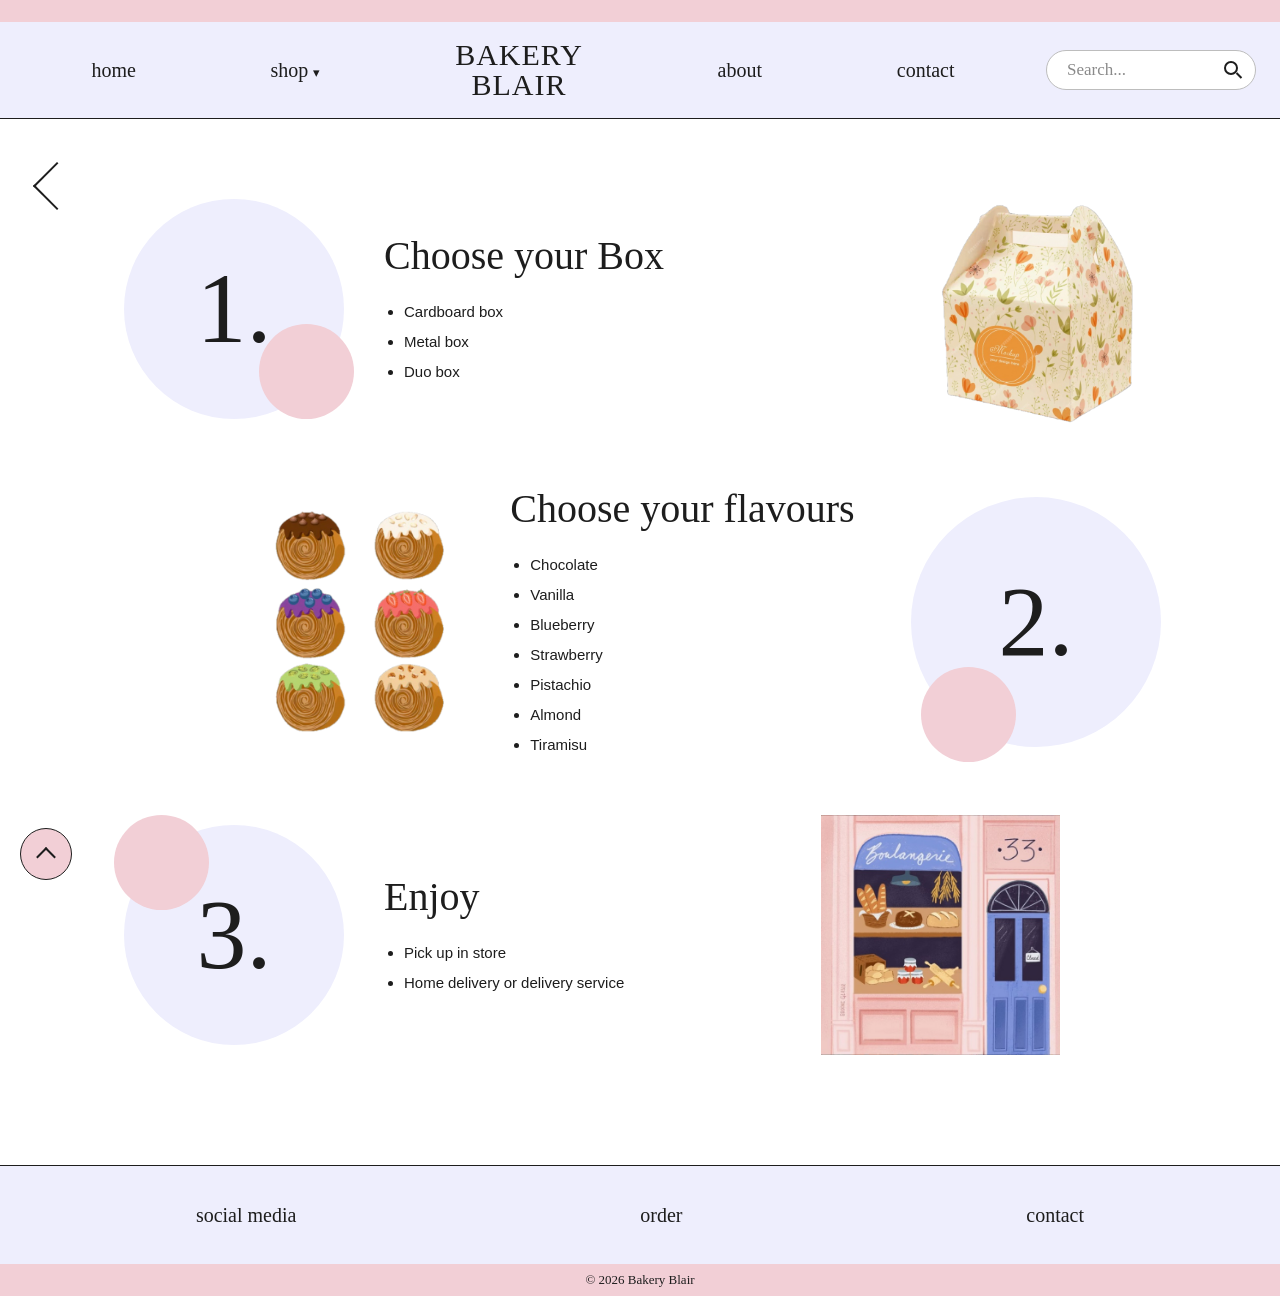
==== box.html @ c21d445d "Update site: add discover and box pages, styles and images" ====
<!DOCTYPE html>
<html lang="en">
<head>
    <meta charset="UTF-8">
    <meta name="viewport" content="width=device-width, initial-scale=1.0">
    <title>Create your Box – Bakery Blair</title>
    <link rel="preconnect" href="https://fonts.googleapis.com">
    <link rel="preconnect" href="https://fonts.gstatic.com" crossorigin>
    <link href="https://fonts.googleapis.com/css2?family=Old+Standard+TT:wght@400;700&family=Ponnala&display=swap" rel="stylesheet">
    <link rel="stylesheet" href="style.css">
</head>
<body>

    <!-- Навігація (Flexbox) -->
    <header id="top" class="site-header">
        <nav class="nav">
            <ul class="nav-list">
                <li><a href="index.html">home</a></li>

                <!-- Пункт з підменю: relative -->
                <li class="has-submenu">
                    <a href="discover.html">shop <span class="arrow">&#9662;</span></a>
                    <!-- Підменю: absolute -->
                    <ul class="submenu">
                        <li><a href="discover.html#cheese">Yellow Cheese</a></li>
                        <li><a href="discover.html#tiramisu">Tiramisu</a></li>
                        <li><a href="discover.html#corn">Sweet Corn</a></li>
                    </ul>
                </li>

                <li class="logo"><a href="index.html">Bakery<br>Blair</a></li>
                <li><a href="index.html#about">about</a></li>
                <li><a href="#contact">contact</a></li>
            </ul>

            <!-- Елемент пошуку -->
            <form class="search" role="search" onsubmit="return false;">
                <input type="search" placeholder="Search..." aria-label="Search">
                <button type="submit" class="search-btn" aria-label="Search">
                    <span class="search-icon"></span>
                </button>
            </form>
        </nav>
    </header>

    <main>
        <div class="page-head">
            <a href="index.html" class="back" aria-label="Back to home"></a>
        </div>

        <!-- Кроки (Grid) -->
        <section class="steps">
            <div class="step step-1">
                <div class="num"><span>1.</span></div>
                <div class="step-text">
                    <h2>Choose your Box</h2>
                    <ul>
                        <li>Cardboard box</li>
                        <li>Metal box</li>
                        <li>Duo box</li>
                    </ul>
                </div>
                <img src="e7804679-40c4-4277-b8c3-f092df86e21d.png" alt="Box">
            </div>

            <div class="step step-2">
                <div class="num"><span>2.</span></div>
                <div class="step-text">
                    <h2>Choose your flavours</h2>
                    <ul>
                        <li>Chocolate</li>
                        <li>Vanilla</li>
                        <li>Blueberry</li>
                        <li>Strawberry</li>
                        <li>Pistachio</li>
                        <li>Almond</li>
                        <li>Tiramisu</li>
                    </ul>
                </div>
                <img src="45bf1ae4-9ddc-4283-a827-c1b642840db7.png" alt="Flavours">
            </div>

            <div class="step step-3">
                <div class="num"><span>3.</span></div>
                <div class="step-text">
                    <h2>Enjoy</h2>
                    <ul>
                        <li>Pick up in store</li>
                        <li>Home delivery or delivery service</li>
                    </ul>
                </div>
                <img src="a36f5605-45e7-48e3-b005-fba3c2e8766e.jpg" alt="Store">
            </div>
        </section>
    </main>

    <!-- Футер (Flexbox) -->
    <footer id="contact" class="footer">
        <ul class="footer-links">
            <li><a href="#">social media</a></li>
            <li><a href="box.html">order</a></li>
            <li><a href="#contact">contact</a></li>
        </ul>
        <p>&copy; 2026 Bakery Blair</p>
    </footer>

    <!-- Кнопка "вгору": fixed, лівий нижній кут, стрілка зроблена CSS transform -->
    <a href="#top" class="to-top" aria-label="Back to top"><span class="chevron"></span></a>

</body>
</html>
---- style.css ----
/* ===== Кольори та шрифти з макету Gourmandise ===== */
:root {
    --lavender: #eeeefd;
    --pink: #f2cfd6;
    --pink-heart: #f7aabd;
    --peach: #f7e3d6;
    --white: #ffffff;
    --ink: #1d1d1d;
    --serif: "Old Standard TT", Georgia, serif;   /* заголовки, меню, кнопки */
    --text: "Ponnala", Arial, sans-serif;         /* описи та списки */
}

* { box-sizing: border-box; }

html { scroll-behavior: smooth; }

body {
    margin: 0;
    background: var(--white);
    color: var(--ink);
    font-family: var(--serif);
    line-height: 1.5;
    text-align: center;
}

img { display: block; max-width: 100%; }
a { color: inherit; text-decoration: none; }

h1, h2, h3 {
    font-family: var(--serif);
    font-weight: 400;
    margin: 0 0 .4em;
}

.page-title { font-size: clamp(36px, 5vw, 56px); }

/* ===== Кнопки ===== */
.btn {
    display: inline-block;
    font-family: var(--serif);
    font-size: 28px;
    padding: 8px 64px;
    border: 1px solid var(--ink);
    border-radius: 999px;
    background: var(--white);
    color: var(--ink);
    cursor: pointer;
}
.btn:hover { background: var(--lavender); }
.btn-peach { background: var(--peach); }
.btn-peach:hover { background: var(--pink); }
.btn-small {
    font-size: 16px;
    padding: 6px 22px;
    border: none;
    background: var(--peach);
}

/* ===== 1. Навігація з підменю (Flexbox + position) ===== */
.site-header {
    position: relative;
    z-index: 50;
    background: var(--lavender);
    border-top: 22px solid var(--pink);
    border-bottom: 1px solid var(--ink);
}

.nav {
    display: flex;
    align-items: center;
    gap: 24px;
    max-width: 1300px;
    margin: 0 auto;
    padding: 12px 24px;
}

.nav-list {
    flex: 1;
    display: flex;
    justify-content: space-around;
    align-items: center;
    list-style: none;
    margin: 0;
    padding: 0;
    font-size: 20px;
}

.nav-list a { display: block; padding: 6px 4px; }
.nav-list > li > a:hover { color: #b0697a; }

.logo a {
    font-size: 30px;
    line-height: 1;
    letter-spacing: 1px;
    text-transform: uppercase;
}

/* батьківський пункт — relative */
.has-submenu { position: relative; }

.arrow {
    display: inline-block;
    font-size: 13px;
}
.has-submenu:hover .arrow,
.has-submenu:focus-within .arrow { transform: rotate(180deg); }

/* підменю — absolute */
.submenu {
    position: absolute;
    top: 100%;
    left: 50%;
    transform: translateX(-50%);
    min-width: 170px;
    list-style: none;
    margin: 0;
    padding: 6px;
    background: var(--white);
    border: 1px solid var(--ink);
    border-radius: 8px;
    display: none;
    z-index: 60;
}
.submenu li + li { margin-top: 4px; }
.submenu a {
    padding: 6px 12px;
    border-radius: 6px;
    background: var(--lavender);
    font-size: 16px;
}
.submenu a:hover { background: var(--pink); }

.has-submenu:hover .submenu,
.has-submenu:focus-within .submenu { display: block; }

/* ===== 4. Пошук ===== */
.search {
    display: flex;
    align-items: center;
    width: 210px;
    height: 40px;
    padding: 0 6px 0 18px;
    background: var(--white);
    border: 1.5px solid #bdbdbd;
    border-radius: 999px;
}
.search input {
    flex: 1;
    min-width: 0;
    border: none;
    outline: none;
    background: transparent;
    font: 17px var(--serif);
    color: var(--ink);
}
.search input::placeholder { color: #8a8a8a; }
.search input::-webkit-search-cancel-button { display: none; }
.search-btn {
    width: 32px;
    height: 32px;
    border: none;
    background: none;
    cursor: pointer;
    display: grid;
    place-items: center;
}
/* лупа зроблена лише CSS */
.search-icon {
    position: relative;
    width: 14px;
    height: 14px;
    border: 2px solid var(--ink);
    border-radius: 50%;
    transform: translate(-2px, -2px);
}
.search-icon::after {
    content: "";
    position: absolute;
    width: 2px;
    height: 7px;
    background: var(--ink);
    right: -4px;
    bottom: -6px;
    transform: rotate(-45deg);
}

/* ===== Головна: hero (Grid) ===== */
.hero {
    display: grid;
    grid-template-columns: 1fr 1fr;
    min-height: 560px;
    background: var(--lavender);
    border-bottom: 1px solid var(--ink);
}
.hero > img {
    width: 100%;
    height: 100%;
    object-fit: cover;
}
.hero-text {
    display: flex;
    flex-direction: column;
    align-items: center;
    justify-content: center;
    padding: 40px 24px;
    overflow: hidden;
}
.hero-text h1 { font-size: clamp(40px, 5vw, 64px); }

/* рожева зірка */
.star {
    position: relative;
    width: min(460px, 100%);
    aspect-ratio: 1;
    display: grid;
    place-items: center;
}
.star::before {
    content: "";
    position: absolute;
    inset: 0;
    background: url("star.png") center / contain no-repeat;
}
/* текст рівним квадратним блоком по центру зірки */
.star p {
    position: relative;
    width: 50%;
    aspect-ratio: 1;
    margin: 0;
    display: flex;
    align-items: center;
    font-size: 15px;
    line-height: 2.05;
    text-align: justify;
    text-align-last: center;
    hyphens: auto;
}
/* білі кривульки на зірці */
.squiggle {
    position: absolute;
    fill: none;
    stroke: var(--white);
    stroke-width: 4;
    stroke-linecap: round;
    stroke-linejoin: round;
}
.squiggle-curl { top: 8%; right: 14%; width: 64px; }
.squiggle-wave { bottom: 20%; left: 4%; width: 70px; }

/* ===== Потьоки глазурі ===== */
.drip {
    position: absolute;
    top: 0;
    left: 0;
    right: 0;
    height: 100%;
    background: url("drip.webp") top / 100% auto no-repeat;
    pointer-events: none;
}

/* ===== Головна: наші смаки (Flexbox) ===== */
.flavours {
    position: relative;
    padding: 70px 24px 70px;
    background: var(--peach);
    border-bottom: 1px solid var(--ink);
}
/* потьоки на всю ширину і ~70% висоти блоку, як у макеті */
.flavours .drip { background-size: 100% 70%; }
.flavours h2 { position: relative; font-size: clamp(36px, 5vw, 56px); }
.flavour-list {
    position: relative;
    display: grid;
    grid-template-columns: repeat(3, 1fr);
    justify-items: center;
    width: 78%;
    margin: 20px auto 60px;
}
.flavour-list figure { margin: 0; width: 220px; }
.flavour-list img {
    width: 220px;
    height: 220px;
    object-fit: contain;
    margin: 0 auto 16px;
}
.flavour-list figcaption { font-size: 18px; }

/* з картинки, де три роли поруч, показуємо лише середній (тірамісу) */
.flavour-list img.crop-middle,
.product-card img.crop-middle {
    object-fit: cover;
    object-position: 50% 50%;
}

/* ===== Головна: Create your Box (Grid) ===== */
.box-teaser {
    padding: 80px 24px;
    background: repeating-linear-gradient(90deg, var(--pink) 0 40px, var(--white) 40px 80px);
}
.box-card {
    max-width: 820px;
    margin: 0 auto;
    padding: 36px 24px 44px;
    background: var(--white);
}
.box-card h2 { font-size: 36px; }
.mini-steps {
    display: grid;
    grid-template-columns: repeat(3, 1fr);
    gap: 24px;
    margin: 24px 0 40px;
}
.mini-step { display: flex; flex-direction: column; align-items: center; gap: 8px; font-size: 18px; }

/* сердечко зроблене CSS transform */
.heart {
    position: relative;
    width: 18px;
    height: 18px;
    margin: 10px 0 4px;
    background: var(--pink-heart);
    transform: rotate(-45deg);
}
.heart::before,
.heart::after {
    content: "";
    position: absolute;
    width: 18px;
    height: 18px;
    background: inherit;
    border-radius: 50%;
}
.heart::before { top: -9px; left: 0; }
.heart::after { left: 9px; top: 0; }

/* ===== 3. Зображення з текстом, що ховається при наведенні ===== */
.hover-image {
    position: relative;
    width: 150px;
    height: 170px;
    overflow: hidden;
}
.hover-image img {
    width: 100%;
    height: 100%;
    object-fit: cover;
    opacity: .2;               /* спочатку зображення тьмяне */
    transition: opacity .4s;
}
.hover-image span {
    position: absolute;
    inset: 0;
    display: grid;
    place-items: center;
    padding: 8px;
    font-size: 20px;
    letter-spacing: 2px;
    text-transform: uppercase;
    transition: opacity .4s;
}
.hover-image:hover img { opacity: 1; }
.hover-image:hover span { opacity: 0; }

/* ===== Сторінки discover і box: заголовок зі стрілкою назад ===== */
.page-head {
    position: relative;
    padding: 40px 80px 20px;
}
.page-head h1 { position: relative; margin: 0; }
.back {
    position: absolute;
    left: 40px;
    top: 50px;
    width: 34px;
    height: 34px;
    border-left: 2px solid var(--ink);
    border-bottom: 2px solid var(--ink);
    transform: rotate(45deg);
}

/* ===== Discover: товари ===== */
.products {
    position: relative;
    padding-bottom: 60px;
}
.products .drip { background-size: 100% 520px; }

/* Grid: картка + ціна */
.product-item {
    position: relative;
    display: grid;
    grid-template-columns: 1fr 140px;
    align-items: center;
    gap: 40px;
    max-width: 1060px;
    margin: 30px auto 70px;
    padding: 0 24px;
}

/* Grid: фото + текст */
.product-card {
    position: relative;
    display: grid;
    grid-template-columns: 240px 1fr;
    gap: 24px;
    align-items: center;
    padding: 20px 24px;
    background: var(--lavender);
}
.product-card img {
    width: 240px;
    height: 240px;
    object-fit: contain;
}
.product-info { display: flex; flex-direction: column; }
.product-info h3 { font-size: 30px; }
.product-info p {
    margin: 0 0 16px;
    font-family: var(--text);
    font-size: 14px;
    line-height: 1.6;
}
.product-info .btn { align-self: flex-end; }

.product-card .heart {
    position: absolute;
    left: -14px;
    top: 50%;
    width: 30px;
    height: 30px;
    margin: 0;
    transform: translateY(-50%) rotate(-45deg);
}
.product-card .heart::before,
.product-card .heart::after { width: 30px; height: 30px; }
.product-card .heart::before { top: -15px; }
.product-card .heart::after { left: 15px; }

.price {
    width: 140px;
    height: 140px;
    display: grid;
    place-items: center;
    border: 1px solid var(--ink);
    border-radius: 50%;
    background: var(--pink);
    font-size: 36px;
}

/* ===== Box: кроки (Grid) ===== */
.steps {
    max-width: 1100px;
    margin: 0 auto;
    padding: 10px 24px 60px;
}
.step {
    display: grid;
    grid-template-columns: 240px 1fr 240px;
    grid-template-areas: "num text img";
    align-items: center;
    gap: 30px;
    margin-bottom: 50px;
    text-align: left;
}
/* 2-й крок зміщений і віддзеркалений, як у макеті */
.step-2 {
    grid-template-columns: 240px 1fr 260px;
    grid-template-areas: "img text num";
    margin-left: 12%;
}
.step-3 { margin-right: 10%; }

.num {
    grid-area: num;
    position: relative;
    width: 220px;
    height: 220px;
    display: grid;
    place-items: center;
    border-radius: 50%;
    background: var(--lavender);
    font-size: 100px;
    line-height: 1;
    justify-self: center;
}
.step-2 .num { width: 250px; height: 250px; }
/* маленьке рожеве коло, що накладається на велике */
.num::after {
    content: "";
    position: absolute;
    width: 95px;
    height: 95px;
    border-radius: 50%;
    background: var(--pink);
}
.step-1 .num::after { right: -10px; bottom: 0; }
.step-2 .num::after { left: 10px; bottom: -15px; }
.step-3 .num::after { left: -10px; top: -10px; }
.num span { position: relative; z-index: 1; }

.step-text { grid-area: text; }
.step-text h2 { font-size: 40px; }
.step-text ul {
    margin: 0;
    padding-left: 20px;
    font-family: var(--text);
    font-size: 15px;
    line-height: 2;
}
.step img {
    grid-area: img;
    width: 240px;
    height: 240px;
    object-fit: contain;
    justify-self: center;
}

/* ===== Футер (Flexbox) ===== */
.footer {
    background: var(--lavender);
    border-top: 1px solid var(--ink);
}
.footer-links {
    display: flex;
    justify-content: space-around;
    list-style: none;
    margin: 0;
    padding: 34px 24px;
    font-size: 20px;
}
.footer-links a:hover { color: #b0697a; }
.footer p {
    margin: 0;
    padding: 6px;
    background: var(--pink);
    font-size: 13px;
}

/* ===== 2. Кнопка "вгору" (fixed, лівий нижній кут) ===== */
.to-top {
    position: fixed;
    left: 20px;
    bottom: 20px;
    z-index: 100; /* поверх усіх елементів */
    width: 52px;
    height: 52px;
    display: grid;
    place-items: center;
    background: var(--pink);
    border: 1px solid var(--ink);
    border-radius: 50%;
}
.to-top:hover { background: var(--peach); }
/* стрілка: квадрат з двома рамками, повернутий transform */
.chevron {
    width: 14px;
    height: 14px;
    border-top: 2px solid var(--ink);
    border-left: 2px solid var(--ink);
    transform: translateY(3px) rotate(45deg);
}

/* ===== Адаптивність ===== */
@media (max-width: 960px) {
    .nav { flex-wrap: wrap; justify-content: center; }
    .nav-list { flex-basis: 100%; }
    .search { width: 100%; max-width: 360px; }

    .hero { grid-template-columns: 1fr; }
    .hero > img { max-height: 380px; }

    .product-item { grid-template-columns: 1fr; justify-items: center; gap: 20px; }
    .product-card { grid-template-columns: 1fr; justify-items: center; text-align: center; }
    .product-card img { width: 200px; height: 200px; }
    .product-info .btn { align-self: center; }
    .price { width: 110px; height: 110px; font-size: 28px; }

    .step,
    .step-2 {
        grid-template-columns: 1fr;
        grid-template-areas: "num" "text" "img";
        justify-items: center;
        text-align: center;
        margin-left: 0;
        margin-right: 0;
    }
    .step-text ul { list-style: none; padding: 0; }
}

@media (max-width: 640px) {
    .nav { padding: 8px 16px; }
    .nav-list { flex-wrap: wrap; font-size: 17px; gap: 4px 12px; }
    .logo { order: -1; flex-basis: 100%; }
    .logo a { font-size: 24px; }

    .flavours, .box-teaser { padding-left: 16px; padding-right: 16px; }
    .btn { font-size: 22px; padding: 8px 44px; }
    .mini-steps { grid-template-columns: 1fr; justify-items: center; }
    .drip,
    .flavours .drip { background-size: 100% 320px; }
    .flavour-list { grid-template-columns: 1fr; width: 100%; gap: 30px; }

    .page-head { padding: 30px 56px 16px; }
    .back { left: 22px; top: 42px; width: 22px; height: 22px; }
    .product-item { padding: 0 16px; }

    .num, .step-2 .num { width: 160px; height: 160px; font-size: 70px; }
    .num::after { width: 64px; height: 64px; }

    .footer-links { flex-direction: column; gap: 12px; padding: 24px 16px; }
}
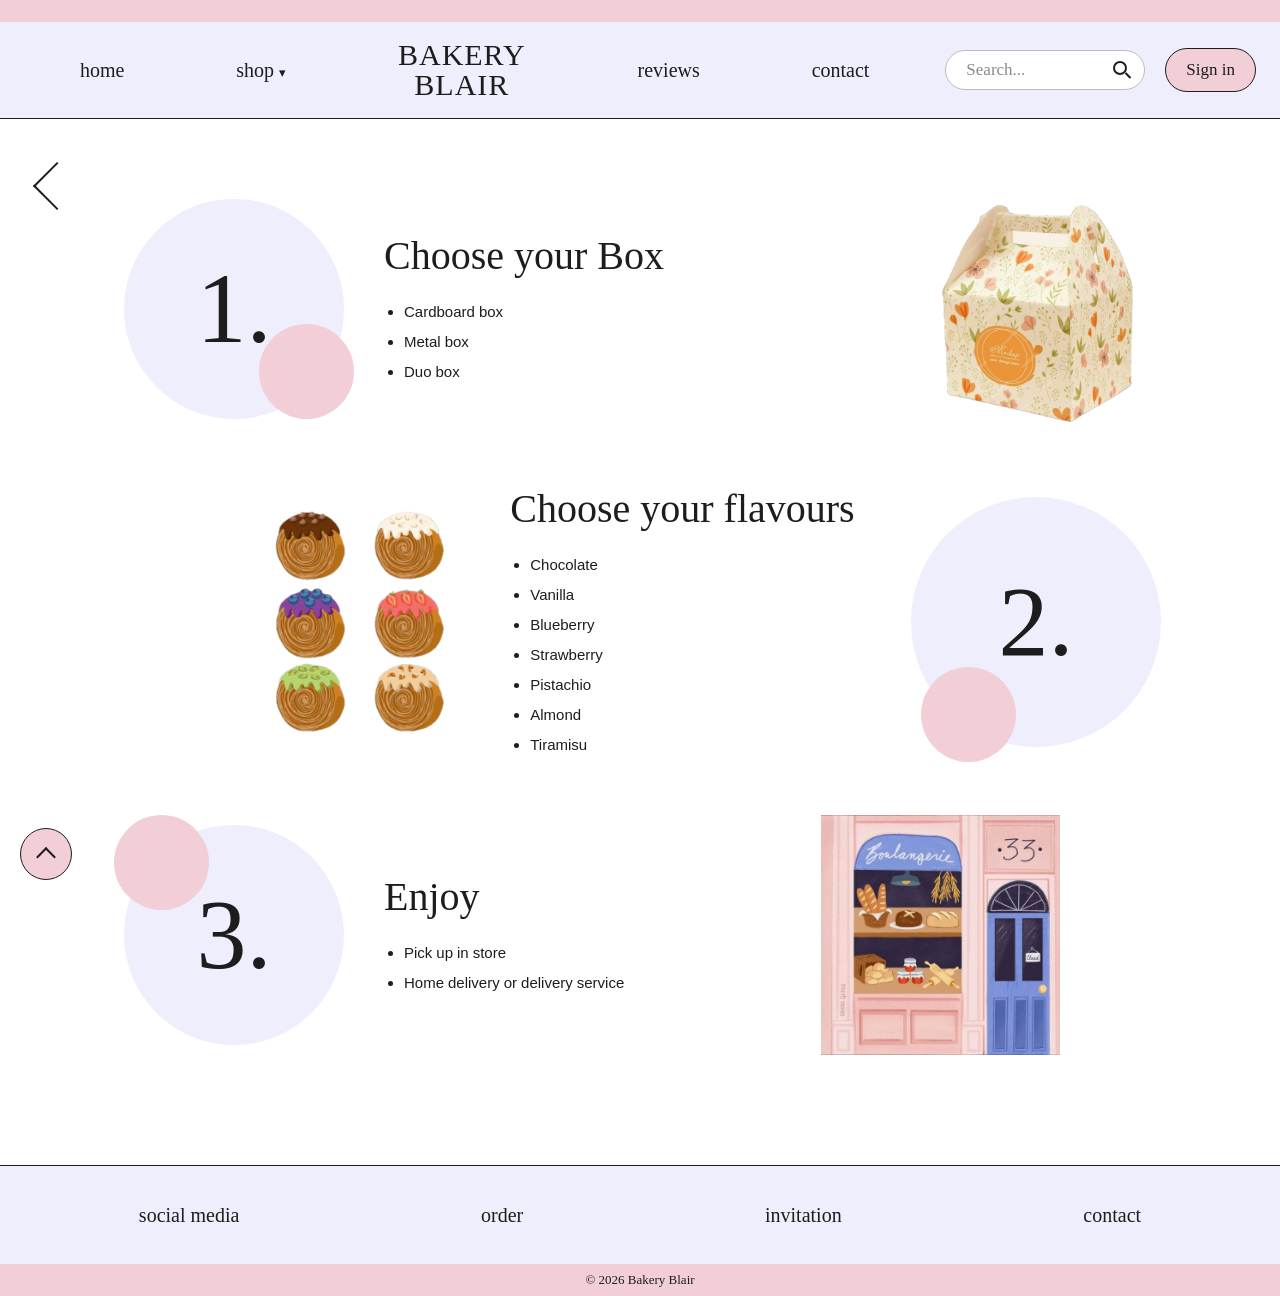
==== commit 6bbb581c: "Lab 4: responsive menu, sign in modals, reviews carousel, Sass, invitation" ====
--- a/box.html
+++ b/box.html
@@ -8,38 +8,41 @@
     <link rel="preconnect" href="https://fonts.gstatic.com" crossorigin>
     <link href="https://fonts.googleapis.com/css2?family=Old+Standard+TT:wght@400;700&family=Ponnala&display=swap" rel="stylesheet">
     <link rel="stylesheet" href="style.css">
+    <link rel="stylesheet" href="box.css">
 </head>
 <body>
 
     <!-- Навігація (Flexbox) -->
     <header id="top" class="site-header">
-        <nav class="nav">
+        <nav class="main-nav">
+            <!-- Адаптивне меню: чекбокс відкриває список на малих екранах -->
+            <input type="checkbox" id="menu-toggle" class="menu-toggle" aria-label="Open menu">
+            <label for="menu-toggle" class="burger"><span class="burger-open">&#9776;</span><span class="burger-close">&#10005;</span></label>
+            <a href="index.html" class="logo-mobile">Bakery Blair</a>
+
             <ul class="nav-list">
                 <li><a href="index.html">home</a></li>
-
-                <!-- Пункт з підменю: relative -->
                 <li class="has-submenu">
                     <a href="discover.html">shop <span class="arrow">&#9662;</span></a>
-                    <!-- Підменю: absolute -->
                     <ul class="submenu">
                         <li><a href="discover.html#cheese">Yellow Cheese</a></li>
                         <li><a href="discover.html#tiramisu">Tiramisu</a></li>
                         <li><a href="discover.html#corn">Sweet Corn</a></li>
                     </ul>
                 </li>
-
                 <li class="logo"><a href="index.html">Bakery<br>Blair</a></li>
-                <li><a href="index.html#about">about</a></li>
-                <li><a href="#contact">contact</a></li>
+                <li><a href="reviews.html">reviews</a></li>
+                <li><a href="reviews.html#feedback">contact</a></li>
             </ul>
 
-            <!-- Елемент пошуку -->
             <form class="search" role="search" onsubmit="return false;">
                 <input type="search" placeholder="Search..." aria-label="Search">
                 <button type="submit" class="search-btn" aria-label="Search">
                     <span class="search-icon"></span>
                 </button>
             </form>
+
+            <a href="#signin" class="signin">Sign in</a>
         </nav>
     </header>
 
@@ -99,7 +102,8 @@
         <ul class="footer-links">
             <li><a href="#">social media</a></li>
             <li><a href="box.html">order</a></li>
-            <li><a href="#contact">contact</a></li>
+            <li><a href="invitation.html">invitation</a></li>
+            <li><a href="reviews.html#feedback">contact</a></li>
         </ul>
         <p>&copy; 2026 Bakery Blair</p>
     </footer>
@@ -107,5 +111,76 @@
     <!-- Кнопка "вгору": fixed, лівий нижній кут, стрілка зроблена CSS transform -->
     <a href="#top" class="to-top" aria-label="Back to top"><span class="chevron"></span></a>
 
+    <!-- Модальне вікно входу (відкривається через :target) -->
+    <div id="signin" class="auth-modal" role="dialog" aria-labelledby="signin-title">
+        <a href="#" class="auth-backdrop" aria-label="Close"></a>
+        <form class="auth-card" action="#welcome" method="get">
+            <a href="#" class="auth-close" aria-label="Close">&#10005;</a>
+            <h2 id="signin-title">Sign in</h2>
+            <div class="field">
+                <label for="si-email">Email</label>
+                <input type="email" id="si-email" placeholder=" " required autocomplete="email">
+                <span class="ok-mark">&#10003;</span>
+                <p class="hint">Enter an email like name@example.com</p>
+            </div>
+            <div class="field">
+                <label for="si-pass">Password</label>
+                <input type="password" id="si-pass" placeholder=" " required minlength="8" pattern="(?=.*\d)(?=.*[A-Za-z]).{8,}" autocomplete="current-password">
+                <span class="ok-mark">&#10003;</span>
+                <p class="hint">At least 8 characters, with letters and a number</p>
+            </div>
+            <label class="check"><input type="checkbox"> Remember me</label>
+            <button type="submit" class="pill pill-peach submit">Sign in</button>
+            <p class="auth-switch">No account yet? <a href="#signup">Create one</a></p>
+        </form>
+    </div>
+
+    <!-- Модальне вікно реєстрації -->
+    <div id="signup" class="auth-modal" role="dialog" aria-labelledby="signup-title">
+        <a href="#" class="auth-backdrop" aria-label="Close"></a>
+        <form class="auth-card" action="#welcome" method="get">
+            <a href="#" class="auth-close" aria-label="Close">&#10005;</a>
+            <h2 id="signup-title">Create account</h2>
+            <div class="field">
+                <label for="su-name">Name</label>
+                <input type="text" id="su-name" placeholder=" " required pattern="[A-Za-zА-ЯҐЄІЇа-яґєії' \-]{2,40}" autocomplete="name">
+                <span class="ok-mark">&#10003;</span>
+                <p class="hint">Only letters, 2 to 40 characters</p>
+            </div>
+            <div class="field">
+                <label for="su-email">Email</label>
+                <input type="email" id="su-email" placeholder=" " required autocomplete="email">
+                <span class="ok-mark">&#10003;</span>
+                <p class="hint">Enter an email like name@example.com</p>
+            </div>
+            <div class="field">
+                <label for="su-phone">Phone</label>
+                <input type="tel" id="su-phone" placeholder=" " required pattern="\+?[0-9]{10,12}" autocomplete="tel">
+                <span class="ok-mark">&#10003;</span>
+                <p class="hint">10–12 digits, for example +380501234567</p>
+            </div>
+            <div class="field">
+                <label for="su-pass">Password</label>
+                <input type="password" id="su-pass" placeholder=" " required minlength="8" pattern="(?=.*\d)(?=.*[A-Za-z]).{8,}" autocomplete="new-password">
+                <span class="ok-mark">&#10003;</span>
+                <p class="hint">At least 8 characters, with letters and a number</p>
+            </div>
+            <label class="check"><input type="checkbox" required> I agree to the terms of use</label>
+            <button type="submit" class="pill pill-peach submit">Create account</button>
+            <p class="auth-switch">Already have an account? <a href="#signin">Sign in</a></p>
+        </form>
+    </div>
+
+    <!-- Після надсилання форми -->
+    <div id="welcome" class="auth-modal" role="dialog" aria-labelledby="welcome-title">
+        <a href="#" class="auth-backdrop" aria-label="Close"></a>
+        <div class="auth-card">
+            <a href="#" class="auth-close" aria-label="Close">&#10005;</a>
+            <h2 id="welcome-title">Welcome!</h2>
+            <p class="auth-note">The form is filled in correctly. This is a demo site without a server, so your data is not sent anywhere.</p>
+            <a href="#" class="pill pill-peach">continue</a>
+        </div>
+    </div>
+
 </body>
 </html>
--- a/style.css
+++ b/style.css
@@ -6,12 +6,16 @@
     --peach: #f7e3d6;
     --white: #ffffff;
     --ink: #1d1d1d;
+    --accent: #b0697a;
+    --ok: #5a9e6a;
+    --error: #c9536b;
     --serif: "Old Standard TT", Georgia, serif;   /* заголовки, меню, кнопки */
     --text: "Ponnala", Arial, sans-serif;         /* описи та списки */
 }
 
 * { box-sizing: border-box; }
 
+/* плавна прокрутка (кнопка "вгору" і якорі) */
 html { scroll-behavior: smooth; }
 
 body {
@@ -35,7 +39,7 @@
 .page-title { font-size: clamp(36px, 5vw, 56px); }
 
 /* ===== Кнопки ===== */
-.btn {
+.pill {
     display: inline-block;
     font-family: var(--serif);
     font-size: 28px;
@@ -45,18 +49,19 @@
     background: var(--white);
     color: var(--ink);
     cursor: pointer;
-}
-.btn:hover { background: var(--lavender); }
-.btn-peach { background: var(--peach); }
-.btn-peach:hover { background: var(--pink); }
-.btn-small {
+    transition: background-color .3s, transform .3s;
+}
+.pill:hover { background: var(--lavender); transform: translateY(-3px); }
+.pill-peach { background: var(--peach); }
+.pill-peach:hover { background: var(--pink); }
+.pill-small {
     font-size: 16px;
     padding: 6px 22px;
     border: none;
     background: var(--peach);
 }
 
-/* ===== 1. Навігація з підменю (Flexbox + position) ===== */
+/* ===== Навігація (Flexbox) ===== */
 .site-header {
     position: relative;
     z-index: 50;
@@ -65,10 +70,10 @@
     border-bottom: 1px solid var(--ink);
 }
 
-.nav {
+.main-nav {
     display: flex;
     align-items: center;
-    gap: 24px;
+    gap: 20px;
     max-width: 1300px;
     margin: 0 auto;
     padding: 12px 24px;
@@ -85,10 +90,11 @@
     font-size: 20px;
 }
 
-.nav-list a { display: block; padding: 6px 4px; }
-.nav-list > li > a:hover { color: #b0697a; }
-
-.logo a {
+.nav-list a { display: block; padding: 6px 4px; transition: color .3s; }
+.nav-list > li > a:hover { color: var(--accent); }
+
+.logo a,
+.logo-mobile {
     font-size: 30px;
     line-height: 1;
     letter-spacing: 1px;
@@ -101,6 +107,7 @@
 .arrow {
     display: inline-block;
     font-size: 13px;
+    transition: transform .3s;
 }
 .has-submenu:hover .arrow,
 .has-submenu:focus-within .arrow { transform: rotate(180deg); }
@@ -133,11 +140,28 @@
 .has-submenu:hover .submenu,
 .has-submenu:focus-within .submenu { display: block; }
 
-/* ===== 4. Пошук ===== */
+/* Адаптивне меню: чекбокс + іконки ☰ / ✕ (без JavaScript) */
+.menu-toggle { position: absolute; opacity: 0; pointer-events: none; }
+.burger,
+.logo-mobile { display: none; }
+.burger {
+    width: 44px;
+    height: 44px;
+    place-items: center;
+    font-size: 28px;
+    line-height: 1;
+    cursor: pointer;
+    border-radius: 50%;
+    transition: background-color .3s;
+}
+.burger:hover { background: var(--pink); }
+.burger-close { display: none; }
+
+/* ===== Пошук ===== */
 .search {
     display: flex;
     align-items: center;
-    width: 210px;
+    width: 200px;
     height: 40px;
     padding: 0 6px 0 18px;
     background: var(--white);
@@ -184,6 +208,116 @@
     transform: rotate(-45deg);
 }
 
+/* ===== Кнопка Sign in ===== */
+.signin {
+    flex-shrink: 0;
+    padding: 8px 20px;
+    border: 1px solid var(--ink);
+    border-radius: 999px;
+    background: var(--pink);
+    font-size: 17px;
+    white-space: nowrap;
+    transition: background-color .3s, transform .3s;
+}
+.signin:hover { background: var(--peach); transform: translateY(-2px); }
+
+/* ===== Модальні вікна Sign in / Sign up (через :target, без JavaScript) ===== */
+.auth-modal {
+    position: fixed;
+    inset: 0;
+    z-index: 200;
+    display: none;
+    place-items: center;
+    padding: 16px;
+}
+.auth-modal:target { display: grid; }
+.auth-backdrop {
+    position: absolute;
+    inset: 0;
+    background: rgba(29, 29, 29, .45);
+    animation: fade-in .3s ease both;
+}
+.auth-card {
+    position: relative;
+    width: min(420px, 100%);
+    max-height: calc(100vh - 32px);
+    overflow-y: auto;
+    padding: 36px 32px 28px;
+    background: var(--lavender);
+    border: 1px solid var(--ink);
+    border-radius: 24px;
+    text-align: left;
+    animation: pop-in .35s ease both;
+}
+.auth-card h2 { text-align: center; font-size: 36px; }
+.auth-close {
+    position: absolute;
+    top: 14px;
+    right: 18px;
+    font-size: 26px;
+    line-height: 1;
+    transition: transform .3s;
+}
+.auth-close:hover { transform: rotate(90deg); }
+.auth-switch { margin: 16px 0 0; text-align: center; font-size: 15px; }
+.auth-switch a { text-decoration: underline; color: var(--accent); }
+.auth-note { margin: 0 0 16px; text-align: center; font-family: var(--text); font-size: 14px; }
+
+/* ===== Поля форм і перевірка лише засобами HTML + CSS ===== */
+.field { position: relative; margin-bottom: 18px; }
+.field label {
+    display: block;
+    margin-bottom: 4px;
+    font-size: 16px;
+}
+.field input,
+.field textarea {
+    width: 100%;
+    padding: 10px 14px;
+    border: 1.5px solid #bdbdbd;
+    border-radius: 12px;
+    background: var(--white);
+    font: 16px var(--text);
+    color: var(--ink);
+    outline: none;
+    transition: border-color .3s, box-shadow .3s;
+}
+.field input:focus,
+.field textarea:focus { border-color: var(--accent); box-shadow: 0 0 0 3px var(--pink); }
+
+/* підказка з'являється, лише коли поле заповнене неправильно */
+.hint {
+    display: none;
+    margin: 4px 0 0;
+    font-family: var(--text);
+    font-size: 13px;
+    color: var(--error);
+}
+.field input:not(:placeholder-shown):invalid,
+.field textarea:not(:placeholder-shown):invalid { border-color: var(--error); }
+.field input:not(:placeholder-shown):invalid ~ .hint,
+.field textarea:not(:placeholder-shown):invalid ~ .hint { display: block; }
+.field input:not(:placeholder-shown):valid,
+.field textarea:not(:placeholder-shown):valid { border-color: var(--ok); }
+/* зелена галочка біля правильного поля */
+.field input:not(:placeholder-shown):valid + .ok-mark { opacity: 1; }
+.ok-mark {
+    position: absolute;
+    right: 14px;
+    top: 38px;
+    color: var(--ok);
+    opacity: 0;
+    transition: opacity .3s;
+    pointer-events: none;
+}
+
+.check { display: flex; gap: 8px; align-items: flex-start; font-family: var(--text); font-size: 14px; margin-bottom: 18px; }
+.check input { margin-top: 3px; accent-color: var(--accent); }
+
+.auth-card .pill { display: block; width: 100%; padding: 8px; font-size: 22px; }
+/* поки форма не заповнена правильно — кнопка неактивна */
+form:invalid .submit { opacity: .45; pointer-events: none; }
+
 /* ===== Головна: hero (Grid) ===== */
 .hero {
     display: grid;
@@ -205,7 +339,7 @@
     padding: 40px 24px;
     overflow: hidden;
 }
-.hero-text h1 { font-size: clamp(40px, 5vw, 64px); }
+.hero-text h1 { font-size: clamp(40px, 5vw, 64px); animation: fade-up .9s ease both; }
 
 /* рожева зірка */
 .star {
@@ -214,6 +348,7 @@
     aspect-ratio: 1;
     display: grid;
     place-items: center;
+    animation: fade-up .9s .25s ease both;
 }
 .star::before {
     content: "";
@@ -258,7 +393,7 @@
     pointer-events: none;
 }
 
-/* ===== Головна: наші смаки (Flexbox) ===== */
+/* ===== Головна: наші смаки ===== */
 .flavours {
     position: relative;
     padding: 70px 24px 70px;
@@ -276,13 +411,17 @@
     width: 78%;
     margin: 20px auto 60px;
 }
-.flavour-list figure { margin: 0; width: 220px; }
+.flavour-list figure { margin: 0; width: 220px; animation: fade-up .8s ease both; }
+.flavour-list figure:nth-child(2) { animation-delay: .15s; }
+.flavour-list figure:nth-child(3) { animation-delay: .3s; }
 .flavour-list img {
     width: 220px;
     height: 220px;
     object-fit: contain;
     margin: 0 auto 16px;
-}
+    transition: transform .4s;
+}
+.flavour-list figure:hover img { transform: translateY(-10px); }
 .flavour-list figcaption { font-size: 18px; }
 
 /* з картинки, де три роли поруч, показуємо лише середній (тірамісу) */
@@ -332,8 +471,9 @@
 }
 .heart::before { top: -9px; left: 0; }
 .heart::after { left: 9px; top: 0; }
-
-/* ===== 3. Зображення з текстом, що ховається при наведенні ===== */
+.mini-step:hover .heart { animation: heartbeat 1s ease infinite; }
+
+/* ===== Зображення з текстом, що ховається при наведенні ===== */
 .hover-image {
     position: relative;
     width: 150px;
@@ -376,7 +516,9 @@
     border-left: 2px solid var(--ink);
     border-bottom: 2px solid var(--ink);
     transform: rotate(45deg);
-}
+    transition: left .3s;
+}
+.back:hover { left: 32px; }
 
 /* ===== Discover: товари ===== */
 .products {
@@ -411,7 +553,9 @@
     width: 240px;
     height: 240px;
     object-fit: contain;
-}
+    transition: transform .5s;
+}
+.product-item:hover .product-card img { transform: rotate(-6deg) scale(1.04); }
 .product-info { display: flex; flex-direction: column; }
 .product-info h3 { font-size: 30px; }
 .product-info p {
@@ -420,7 +564,7 @@
     font-size: 14px;
     line-height: 1.6;
 }
-.product-info .btn { align-self: flex-end; }
+.product-info .pill { align-self: flex-end; }
 
 .product-card .heart {
     position: absolute;
@@ -428,13 +572,13 @@
     top: 50%;
     width: 30px;
     height: 30px;
-    margin: 0;
-    transform: translateY(-50%) rotate(-45deg);
+    margin: -15px 0 0;
 }
 .product-card .heart::before,
 .product-card .heart::after { width: 30px; height: 30px; }
 .product-card .heart::before { top: -15px; }
 .product-card .heart::after { left: 15px; }
+.product-item:hover .heart { animation: heartbeat 1s ease infinite; }
 
 .price {
     width: 140px;
@@ -445,75 +589,9 @@
     border-radius: 50%;
     background: var(--pink);
     font-size: 36px;
-}
-
-/* ===== Box: кроки (Grid) ===== */
-.steps {
-    max-width: 1100px;
-    margin: 0 auto;
-    padding: 10px 24px 60px;
-}
-.step {
-    display: grid;
-    grid-template-columns: 240px 1fr 240px;
-    grid-template-areas: "num text img";
-    align-items: center;
-    gap: 30px;
-    margin-bottom: 50px;
-    text-align: left;
-}
-/* 2-й крок зміщений і віддзеркалений, як у макеті */
-.step-2 {
-    grid-template-columns: 240px 1fr 260px;
-    grid-template-areas: "img text num";
-    margin-left: 12%;
-}
-.step-3 { margin-right: 10%; }
-
-.num {
-    grid-area: num;
-    position: relative;
-    width: 220px;
-    height: 220px;
-    display: grid;
-    place-items: center;
-    border-radius: 50%;
-    background: var(--lavender);
-    font-size: 100px;
-    line-height: 1;
-    justify-self: center;
-}
-.step-2 .num { width: 250px; height: 250px; }
-/* маленьке рожеве коло, що накладається на велике */
-.num::after {
-    content: "";
-    position: absolute;
-    width: 95px;
-    height: 95px;
-    border-radius: 50%;
-    background: var(--pink);
-}
-.step-1 .num::after { right: -10px; bottom: 0; }
-.step-2 .num::after { left: 10px; bottom: -15px; }
-.step-3 .num::after { left: -10px; top: -10px; }
-.num span { position: relative; z-index: 1; }
-
-.step-text { grid-area: text; }
-.step-text h2 { font-size: 40px; }
-.step-text ul {
-    margin: 0;
-    padding-left: 20px;
-    font-family: var(--text);
-    font-size: 15px;
-    line-height: 2;
-}
-.step img {
-    grid-area: img;
-    width: 240px;
-    height: 240px;
-    object-fit: contain;
-    justify-self: center;
-}
+    transition: transform .4s;
+}
+.product-item:hover .price { transform: scale(1.08); }
 
 /* ===== Футер (Flexbox) ===== */
 .footer {
@@ -523,12 +601,15 @@
 .footer-links {
     display: flex;
     justify-content: space-around;
+    flex-wrap: wrap;
+    gap: 12px;
     list-style: none;
     margin: 0;
     padding: 34px 24px;
     font-size: 20px;
 }
-.footer-links a:hover { color: #b0697a; }
+.footer-links a { transition: color .3s; }
+.footer-links a:hover { color: var(--accent); }
 .footer p {
     margin: 0;
     padding: 6px;
@@ -536,7 +617,7 @@
     font-size: 13px;
 }
 
-/* ===== 2. Кнопка "вгору" (fixed, лівий нижній кут) ===== */
+/* ===== Кнопка "вгору" (fixed, лівий нижній кут, плавний перехід) ===== */
 .to-top {
     position: fixed;
     left: 20px;
@@ -549,8 +630,9 @@
     background: var(--pink);
     border: 1px solid var(--ink);
     border-radius: 50%;
-}
-.to-top:hover { background: var(--peach); }
+    transition: background-color .4s ease, transform .4s ease;
+}
+.to-top:hover { background: var(--peach); transform: translateY(-6px); }
 /* стрілка: квадрат з двома рамками, повернутий transform */
 .chevron {
     width: 14px;
@@ -560,52 +642,132 @@
     transform: translateY(3px) rotate(45deg);
 }
 
-/* ===== Адаптивність ===== */
+/* ===== Анімації ===== */
+@keyframes fade-up {
+    from { opacity: 0; transform: translateY(24px); }
+    to   { opacity: 1; transform: translateY(0); }
+}
+@keyframes fade-in {
+    from { opacity: 0; }
+    to   { opacity: 1; }
+}
+@keyframes pop-in {
+    from { opacity: 0; transform: scale(.9) translateY(20px); }
+    to   { opacity: 1; transform: scale(1) translateY(0); }
+}
+@keyframes heartbeat {
+    0%, 100% { scale: 1; }
+    30%      { scale: 1.25; }
+    60%      { scale: .95; }
+}
+
+/* хто вимкнув анімації в системі — не бачить їх */
+@media (prefers-reduced-motion: reduce) {
+    *, *::before, *::after { animation: none !important; transition: none !important; }
+    html { scroll-behavior: auto; }
+}
+
+/* ===== Медіа-запити ===== */
+
+/* великі екрани */
+@media (min-width: 1600px) {
+    .main-nav, .flavour-list { max-width: 1500px; }
+    .hero { min-height: 680px; }
+}
+
+/* ноутбуки */
+@media (max-width: 1200px) {
+    .main-nav { gap: 14px; }
+    .nav-list { font-size: 18px; }
+    .search { width: 170px; }
+    .logo a { font-size: 26px; }
+}
+
+/* планшети */
 @media (max-width: 960px) {
-    .nav { flex-wrap: wrap; justify-content: center; }
-    .nav-list { flex-basis: 100%; }
-    .search { width: 100%; max-width: 360px; }
-
     .hero { grid-template-columns: 1fr; }
     .hero > img { max-height: 380px; }
+
+    .flavour-list { width: 100%; }
+    .flavour-list figure, .flavour-list img { width: 180px; }
+    .flavour-list img { height: 180px; }
 
     .product-item { grid-template-columns: 1fr; justify-items: center; gap: 20px; }
     .product-card { grid-template-columns: 1fr; justify-items: center; text-align: center; }
     .product-card img { width: 200px; height: 200px; }
-    .product-info .btn { align-self: center; }
+    .product-info .pill { align-self: center; }
     .price { width: 110px; height: 110px; font-size: 28px; }
-
-    .step,
-    .step-2 {
-        grid-template-columns: 1fr;
-        grid-template-areas: "num" "text" "img";
-        justify-items: center;
-        text-align: center;
-        margin-left: 0;
-        margin-right: 0;
+}
+
+/* малі планшети і телефони: меню ховається за кнопкою ☰ */
+@media (max-width: 768px) {
+    .main-nav { flex-wrap: wrap; justify-content: space-between; padding: 10px 16px; }
+    .burger { display: grid; }
+    .logo-mobile { display: block; flex: 1; padding-right: 44px; font-size: 24px; }
+    .logo { display: none; }
+
+    .nav-list,
+    .search { display: none; }
+    .nav-list {
+        flex-basis: 100%;
+        flex-direction: column;
+        gap: 4px;
+        padding: 10px 0;
     }
-    .step-text ul { list-style: none; padding: 0; }
-}
-
+    .search { flex-basis: 100%; max-width: 100%; width: 100%; margin-bottom: 10px; }
+    .menu-toggle:checked ~ .nav-list,
+    .menu-toggle:checked ~ .search { display: flex; animation: fade-up .3s ease both; }
+    .menu-toggle:checked ~ .burger .burger-open { display: none; }
+    .menu-toggle:checked ~ .burger .burger-close { display: block; }
+
+    /* підменю в мобільному меню показується одразу під пунктом */
+    .submenu { position: static; transform: none; display: block; border: none; background: none; padding: 4px 0 0; }
+    .submenu li { display: inline-block; margin: 2px; }
+    .submenu a { background: var(--white); font-size: 15px; }
+    .arrow { display: none; }
+
+    /* Sign in на малих екранах нерухома (fixed) у правому нижньому куті */
+    .signin {
+        position: fixed;
+        right: 20px;
+        bottom: 20px;
+        z-index: 100;
+        padding: 12px 22px;
+        box-shadow: 0 6px 16px rgba(0, 0, 0, .15);
+    }
+    /* щоб Sign in не стрибала разом із меню */
+    .burger { order: -1; }
+}
+
+/* телефони */
 @media (max-width: 640px) {
-    .nav { padding: 8px 16px; }
-    .nav-list { flex-wrap: wrap; font-size: 17px; gap: 4px 12px; }
-    .logo { order: -1; flex-basis: 100%; }
-    .logo a { font-size: 24px; }
-
     .flavours, .box-teaser { padding-left: 16px; padding-right: 16px; }
-    .btn { font-size: 22px; padding: 8px 44px; }
+    .pill { font-size: 22px; padding: 8px 44px; }
     .mini-steps { grid-template-columns: 1fr; justify-items: center; }
     .drip,
     .flavours .drip { background-size: 100% 320px; }
-    .flavour-list { grid-template-columns: 1fr; width: 100%; gap: 30px; }
+    .flavour-list { grid-template-columns: 1fr; gap: 30px; }
 
     .page-head { padding: 30px 56px 16px; }
     .back { left: 22px; top: 42px; width: 22px; height: 22px; }
+    .back:hover { left: 18px; }
     .product-item { padding: 0 16px; }
 
-    .num, .step-2 .num { width: 160px; height: 160px; font-size: 70px; }
-    .num::after { width: 64px; height: 64px; }
-
-    .footer-links { flex-direction: column; gap: 12px; padding: 24px 16px; }
-}
+    .footer-links { flex-direction: column; padding: 24px 16px 90px; }
+}
+
+/* дуже вузькі телефони */
+@media (max-width: 420px) {
+    .logo-mobile { font-size: 20px; }
+    .hero > img { max-height: 260px; }
+    .star p { width: 62%; font-size: 13px; line-height: 1.8; }
+    .auth-card { padding: 30px 20px 22px; }
+    .auth-card h2 { font-size: 30px; }
+}
+
+/* друк: прибираємо меню і кнопки */
+@media print {
+    .site-header, .to-top, .signin, .auth-modal, .footer-links { display: none !important; }
+    .drip { display: none; }
+    * { animation: none !important; }
+}
--- a/box.css
+++ b/box.css
@@ -0,0 +1,140 @@
+.steps {
+  max-width: 1100px;
+  margin: 0 auto;
+  padding: 10px 24px 60px;
+}
+
+.step {
+  display: grid;
+  grid-template-columns: 240px 1fr 240px;
+  grid-template-areas: "num text img";
+  align-items: center;
+  gap: 30px;
+  margin-bottom: 50px;
+  text-align: left;
+  animation: fade-up .8s ease both;
+}
+
+.step-2 {
+  grid-template-columns: 240px 1fr 260px;
+  grid-template-areas: "img text num";
+  margin-left: 12%;
+  animation-delay: .15s;
+}
+
+.step-3 {
+  margin-right: 10%;
+  animation-delay: .3s;
+}
+
+.step img {
+  grid-area: img;
+  width: 240px;
+  height: 240px;
+  object-fit: contain;
+  justify-self: center;
+  transition: transform .4s;
+}
+
+.step:hover img {
+  transform: translateY(-8px) rotate(-3deg);
+}
+
+@media (max-width: 960px) {
+  .step, .step-2 {
+    grid-template-columns: 1fr;
+    grid-template-areas: "num" "text" "img";
+    justify-items: center;
+    text-align: center;
+    margin-left: 0;
+    margin-right: 0;
+  }
+}
+
+.num {
+  grid-area: num;
+  position: relative;
+  width: 220px;
+  height: 220px;
+  border-radius: 50%;
+  background: #eeeefd;
+  display: grid;
+  place-items: center;
+  font-size: 100px;
+  line-height: 1;
+  justify-self: center;
+  transition: transform .4s;
+}
+
+.step-2 .num {
+  width: 250px;
+  height: 250px;
+}
+
+.step:hover .num {
+  transform: scale(1.05);
+}
+
+.num::after {
+  content: "";
+  position: absolute;
+  width: 95px;
+  height: 95px;
+  border-radius: 50%;
+  background: #f2cfd6;
+}
+
+.num span {
+  position: relative;
+  z-index: 1;
+}
+
+@media (max-width: 640px) {
+  .num, .step-2 .num {
+    width: 160px;
+    height: 160px;
+    font-size: 70px;
+  }
+  .num::after {
+    width: 64px;
+    height: 64px;
+  }
+}
+
+.step-1 .num::after {
+  right: -10px;
+  bottom: 0;
+}
+
+.step-2 .num::after {
+  left: 10px;
+  bottom: -15px;
+}
+
+.step-3 .num::after {
+  left: -10px;
+  top: -10px;
+}
+
+.step-text {
+  grid-area: text;
+}
+
+.step-text h2 {
+  font-size: 40px;
+}
+
+.step-text ul {
+  margin: 0;
+  padding-left: 20px;
+  font-family: "Ponnala", Arial, sans-serif;
+  font-size: 15px;
+  line-height: 2;
+}
+
+@media (max-width: 960px) {
+  .step-text ul {
+    list-style: none;
+    padding: 0;
+  }
+}
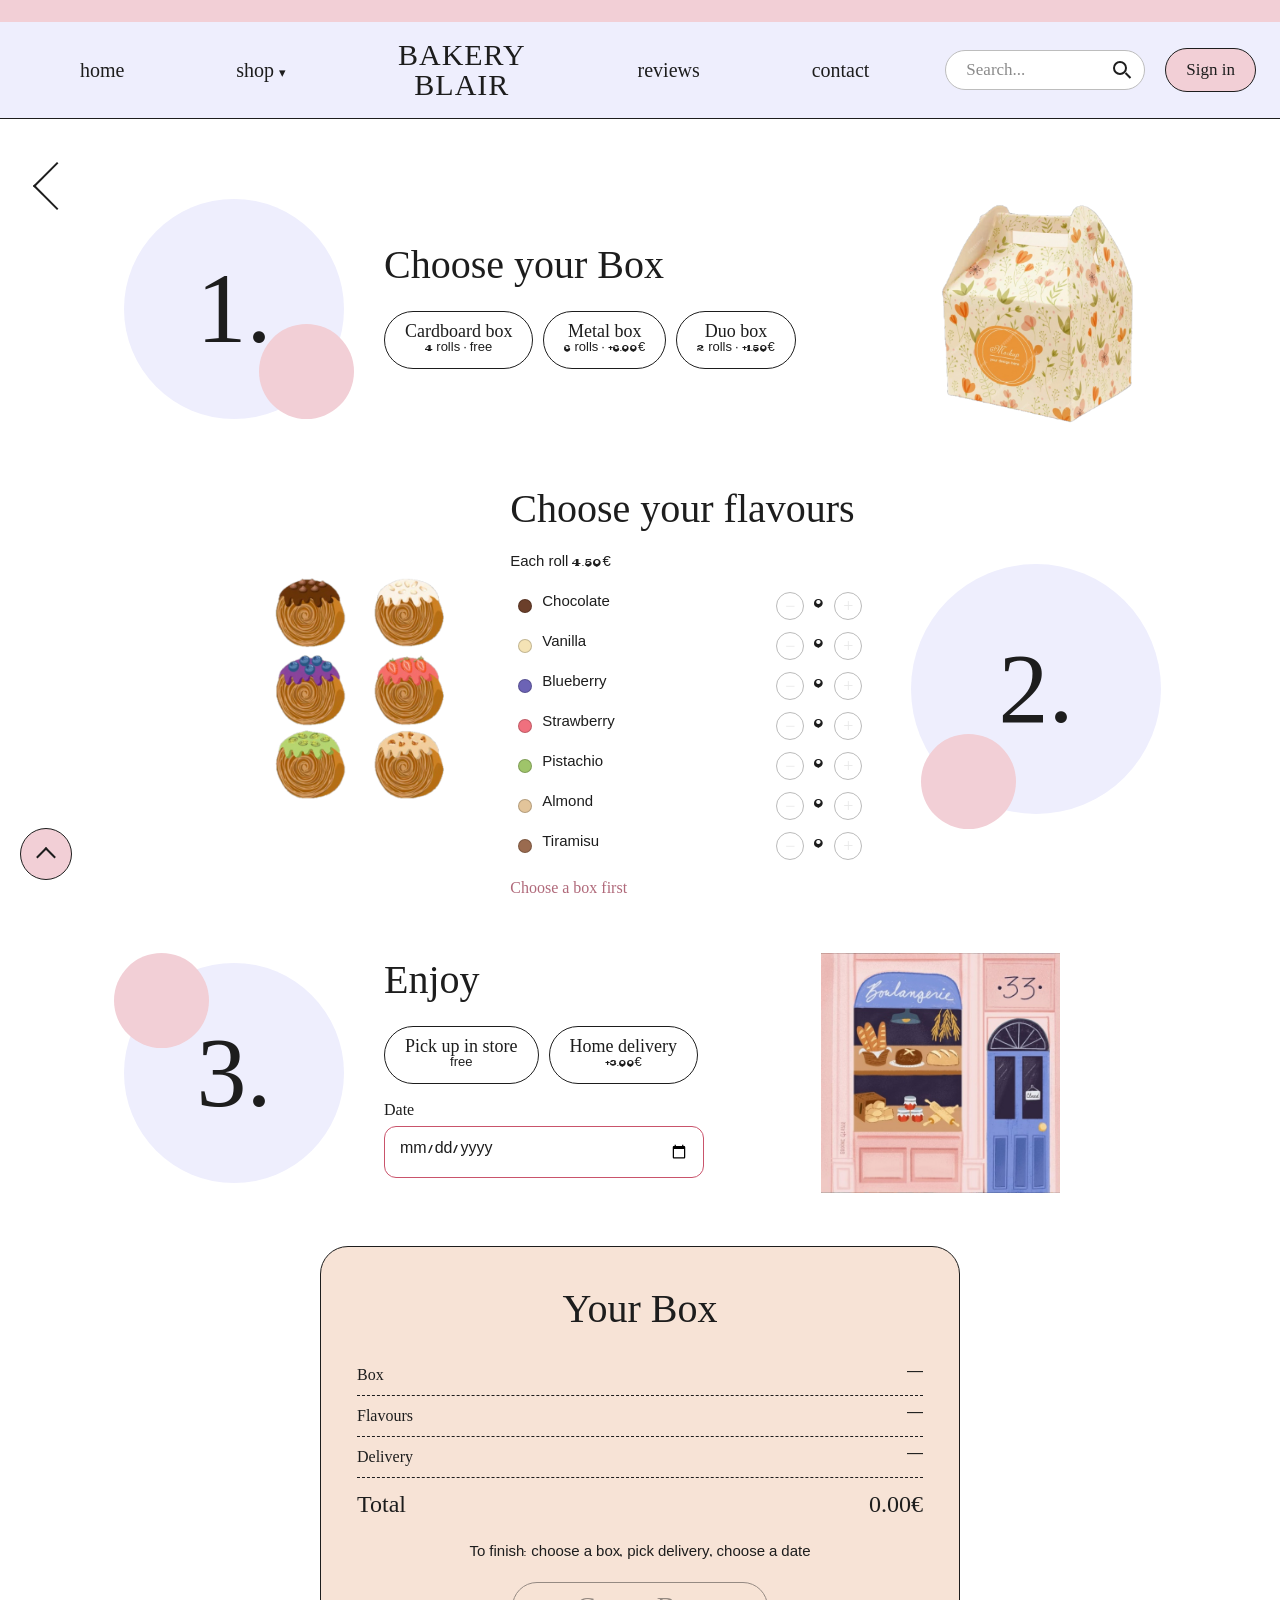
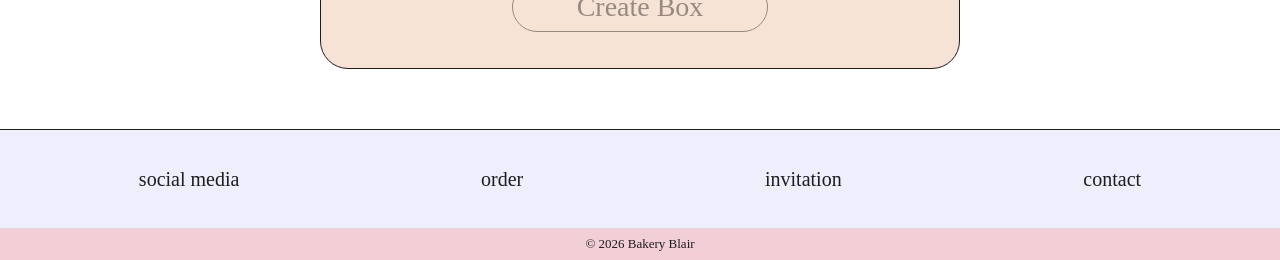
==== commit 9289951e: "Make Create your Box page interactive" ====
--- a/box.html
+++ b/box.html
@@ -51,51 +51,101 @@
             <a href="index.html" class="back" aria-label="Back to home"></a>
         </div>
 
-        <!-- Кроки (Grid) -->
-        <section class="steps">
+        <!-- Конструктор боксу: кроки (Grid) -->
+        <form id="box-form" class="steps" novalidate>
             <div class="step step-1">
                 <div class="num"><span>1.</span></div>
-                <div class="step-text">
-                    <h2>Choose your Box</h2>
-                    <ul>
-                        <li>Cardboard box</li>
-                        <li>Metal box</li>
-                        <li>Duo box</li>
-                    </ul>
-                </div>
+                <fieldset class="step-text">
+                    <legend><h2>Choose your Box</h2></legend>
+                    <div class="choices">
+                        <label class="choice">
+                            <input type="radio" name="box" value="Cardboard box" data-capacity="4" data-price="0" required>
+                            <span><b>Cardboard box</b><small>4 rolls · free</small></span>
+                        </label>
+                        <label class="choice">
+                            <input type="radio" name="box" value="Metal box" data-capacity="6" data-price="6">
+                            <span><b>Metal box</b><small>6 rolls · +6.00€</small></span>
+                        </label>
+                        <label class="choice">
+                            <input type="radio" name="box" value="Duo box" data-capacity="2" data-price="1.5">
+                            <span><b>Duo box</b><small>2 rolls · +1.50€</small></span>
+                        </label>
+                    </div>
+                </fieldset>
                 <img src="e7804679-40c4-4277-b8c3-f092df86e21d.png" alt="Box">
             </div>
 
             <div class="step step-2">
                 <div class="num"><span>2.</span></div>
-                <div class="step-text">
-                    <h2>Choose your flavours</h2>
-                    <ul>
-                        <li>Chocolate</li>
-                        <li>Vanilla</li>
-                        <li>Blueberry</li>
-                        <li>Strawberry</li>
-                        <li>Pistachio</li>
-                        <li>Almond</li>
-                        <li>Tiramisu</li>
+                <fieldset class="step-text">
+                    <legend><h2>Choose your flavours</h2></legend>
+                    <p class="step-note">Each roll 4.50€</p>
+                    <ul class="flavour-picker">
+                        <li data-flavour="Chocolate"><span class="dot" style="--c: #6b3f2a"></span>Chocolate<span class="stepper"><button type="button" class="minus" aria-label="Remove Chocolate">&minus;</button><output>0</output><button type="button" class="plus" aria-label="Add Chocolate">+</button></span></li>
+                        <li data-flavour="Vanilla"><span class="dot" style="--c: #f4e3b5"></span>Vanilla<span class="stepper"><button type="button" class="minus" aria-label="Remove Vanilla">&minus;</button><output>0</output><button type="button" class="plus" aria-label="Add Vanilla">+</button></span></li>
+                        <li data-flavour="Blueberry"><span class="dot" style="--c: #6c63b5"></span>Blueberry<span class="stepper"><button type="button" class="minus" aria-label="Remove Blueberry">&minus;</button><output>0</output><button type="button" class="plus" aria-label="Add Blueberry">+</button></span></li>
+                        <li data-flavour="Strawberry"><span class="dot" style="--c: #f0707e"></span>Strawberry<span class="stepper"><button type="button" class="minus" aria-label="Remove Strawberry">&minus;</button><output>0</output><button type="button" class="plus" aria-label="Add Strawberry">+</button></span></li>
+                        <li data-flavour="Pistachio"><span class="dot" style="--c: #9fc46a"></span>Pistachio<span class="stepper"><button type="button" class="minus" aria-label="Remove Pistachio">&minus;</button><output>0</output><button type="button" class="plus" aria-label="Add Pistachio">+</button></span></li>
+                        <li data-flavour="Almond"><span class="dot" style="--c: #e2c49a"></span>Almond<span class="stepper"><button type="button" class="minus" aria-label="Remove Almond">&minus;</button><output>0</output><button type="button" class="plus" aria-label="Add Almond">+</button></span></li>
+                        <li data-flavour="Tiramisu"><span class="dot" style="--c: #9a6b4f"></span>Tiramisu<span class="stepper"><button type="button" class="minus" aria-label="Remove Tiramisu">&minus;</button><output>0</output><button type="button" class="plus" aria-label="Add Tiramisu">+</button></span></li>
                     </ul>
-                </div>
+                    <p class="box-status" id="box-status" aria-live="polite">Choose a box first</p>
+                </fieldset>
                 <img src="45bf1ae4-9ddc-4283-a827-c1b642840db7.png" alt="Flavours">
             </div>
 
             <div class="step step-3">
                 <div class="num"><span>3.</span></div>
-                <div class="step-text">
-                    <h2>Enjoy</h2>
-                    <ul>
-                        <li>Pick up in store</li>
-                        <li>Home delivery or delivery service</li>
-                    </ul>
-                </div>
+                <fieldset class="step-text">
+                    <legend><h2>Enjoy</h2></legend>
+                    <div class="choices">
+                        <label class="choice">
+                            <input type="radio" name="delivery" value="Pick up in store" data-price="0" required>
+                            <span><b>Pick up in store</b><small>free</small></span>
+                        </label>
+                        <label class="choice">
+                            <input type="radio" name="delivery" value="Home delivery" data-price="3" id="d-home">
+                            <span><b>Home delivery</b><small>+3.00€</small></span>
+                        </label>
+                    </div>
+                    <div class="field">
+                        <label for="box-date">Date</label>
+                        <input type="date" id="box-date" name="date" required>
+                    </div>
+                    <div class="field delivery-address">
+                        <label for="box-address">Delivery address</label>
+                        <input type="text" id="box-address" name="address" placeholder=" " minlength="5">
+                        <p class="hint">Write the street and house number</p>
+                    </div>
+                </fieldset>
                 <img src="a36f5605-45e7-48e3-b005-fba3c2e8766e.jpg" alt="Store">
             </div>
-        </section>
+
+            <!-- Підсумок замовлення -->
+            <section class="box-summary" aria-labelledby="summary-title">
+                <h2 id="summary-title">Your Box</h2>
+                <dl>
+                    <div><dt>Box</dt><dd id="sum-box">—</dd></div>
+                    <div><dt>Flavours</dt><dd id="sum-flavours">—</dd></div>
+                    <div><dt>Delivery</dt><dd id="sum-delivery">—</dd></div>
+                    <div class="sum-total"><dt>Total</dt><dd id="sum-total">0.00€</dd></div>
+                </dl>
+                <p class="summary-hint" id="summary-hint">Choose a box, fill it with rolls and pick delivery</p>
+                <button type="submit" class="pill pill-peach" id="create-btn" disabled>Create Box</button>
+            </section>
+        </form>
     </main>
+
+    <!-- Підтвердження замовлення -->
+    <div id="box-done" class="auth-modal" role="dialog" aria-labelledby="done-title">
+        <a href="#" class="auth-backdrop" aria-label="Close"></a>
+        <div class="auth-card">
+            <a href="#" class="auth-close" aria-label="Close">&#10005;</a>
+            <h2 id="done-title">Your box is ready!</h2>
+            <p class="auth-note" id="done-text"></p>
+            <a href="box.html" class="pill pill-peach">create another box</a>
+        </div>
+    </div>
 
     <!-- Футер (Flexbox) -->
     <footer id="contact" class="footer">
@@ -182,5 +232,6 @@
         </div>
     </div>
 
+    <script src="box.js"></script>
 </body>
 </html>
--- a/box.css
+++ b/box.css
@@ -118,6 +118,7 @@
 
 .step-text {
   grid-area: text;
+  min-width: 0;
 }
 
 .step-text h2 {
@@ -138,3 +139,253 @@
     padding: 0;
   }
 }
+
+fieldset.step-text {
+  margin: 0;
+  padding: 0;
+  border: 0;
+}
+
+fieldset.step-text legend {
+  padding: 0;
+  float: left;
+  width: 100%;
+}
+
+fieldset.step-text legend + * {
+  clear: both;
+}
+
+.step-note {
+  margin: 0 0 8px;
+  font-family: "Ponnala", Arial, sans-serif;
+  font-size: 15px;
+}
+
+.choices {
+  display: flex;
+  flex-wrap: wrap;
+  gap: 10px;
+  margin-bottom: 14px;
+}
+
+@media (max-width: 960px) {
+  .choices {
+    justify-content: center;
+  }
+}
+
+.choice {
+  position: relative;
+  cursor: pointer;
+}
+
+.choice input {
+  position: absolute;
+  opacity: 0;
+}
+
+.choice span {
+  border: 1.5px solid #1d1d1d;
+  border-radius: 999px;
+  background: #fff;
+  transition: background-color .25s, transform .25s, box-shadow .25s;
+  display: flex;
+  flex-direction: column;
+  padding: 8px 20px;
+  text-align: center;
+  line-height: 1.3;
+}
+
+.choice b {
+  font-weight: 400;
+  font-size: 18px;
+}
+
+.choice small {
+  font-family: "Ponnala", Arial, sans-serif;
+  font-size: 13px;
+}
+
+.choice:hover span {
+  transform: translateY(-2px);
+}
+
+.choice input:checked + span {
+  background: #f2cfd6;
+  box-shadow: 0 0 0 3px #eeeefd, 0 0 0 4.5px #1d1d1d;
+}
+
+.choice input:focus-visible + span {
+  outline: 2px solid #b0697a;
+  outline-offset: 4px;
+}
+
+.flavour-picker {
+  list-style: none !important;
+  padding: 0 !important;
+  max-width: 360px;
+}
+
+@media (max-width: 960px) {
+  .flavour-picker {
+    margin: 0 auto !important;
+  }
+}
+
+.flavour-picker li {
+  display: flex;
+  align-items: center;
+  gap: 10px;
+  padding: 3px 8px;
+  border-radius: 12px;
+  text-align: left;
+  transition: background-color .25s;
+}
+
+.flavour-picker li.picked {
+  background: #eeeefd;
+}
+
+.dot {
+  width: 14px;
+  height: 14px;
+  border-radius: 50%;
+  background: var(--c);
+  flex-shrink: 0;
+  border: 1px solid rgba(0, 0, 0, 0.2);
+}
+
+.stepper {
+  display: flex;
+  align-items: center;
+  gap: 6px;
+  margin-left: auto;
+}
+
+.stepper button {
+  border: 1.5px solid #1d1d1d;
+  border-radius: 999px;
+  background: #fff;
+  transition: background-color .25s, transform .25s, box-shadow .25s;
+  width: 28px;
+  height: 28px;
+  border-radius: 50%;
+  background: #fff;
+  border: 1.5px solid #1d1d1d;
+  display: grid;
+  place-items: center;
+  padding: 0;
+  font: 18px/1 serif;
+  cursor: pointer;
+}
+
+.stepper button:hover:not(:disabled) {
+  background: #f2cfd6;
+}
+
+.stepper button:disabled {
+  opacity: .3;
+  cursor: default;
+}
+
+.stepper output {
+  min-width: 18px;
+  text-align: center;
+  font-size: 17px;
+}
+
+.box-status {
+  margin: 10px 0 0;
+  font-size: 16px;
+  color: #b0697a;
+}
+
+.box-status.full {
+  color: #5a9e6a;
+}
+
+.step-3 .field {
+  max-width: 320px;
+}
+
+@media (max-width: 960px) {
+  .step-3 .field {
+    margin: 0 auto 18px;
+    text-align: left;
+  }
+}
+
+.delivery-address {
+  display: none;
+}
+
+.with-address .delivery-address {
+  display: block;
+  animation: fade-up .3s ease both;
+}
+
+.box-summary {
+  max-width: 640px;
+  margin: 10px auto 0;
+  padding: 32px 36px 36px;
+  border: 1px solid #1d1d1d;
+  border-radius: 28px;
+  background: #f7e3d6;
+}
+
+.box-summary h2 {
+  font-size: 40px;
+}
+
+.box-summary dl {
+  margin: 0 0 14px;
+  text-align: left;
+}
+
+.box-summary dl div {
+  display: flex;
+  justify-content: space-between;
+  gap: 20px;
+  padding: 8px 0;
+  border-bottom: 1px dashed #1d1d1d;
+}
+
+.box-summary dd {
+  margin: 0;
+  font-family: "Ponnala", Arial, sans-serif;
+  text-align: right;
+}
+
+.box-summary .sum-total {
+  border-bottom: 0;
+  font-size: 24px;
+}
+
+.box-summary .sum-total dd {
+  font-family: inherit;
+}
+
+.box-summary .pill:disabled {
+  opacity: .45;
+  cursor: not-allowed;
+  transform: none;
+}
+
+@media (max-width: 640px) {
+  .box-summary {
+    padding: 24px 18px 28px;
+  }
+  .box-summary dl div {
+    flex-direction: column;
+    gap: 2px;
+  }
+  .box-summary dd {
+    text-align: left;
+  }
+}
+
+.summary-hint {
+  font-family: "Ponnala", Arial, sans-serif;
+  font-size: 15px;
+}
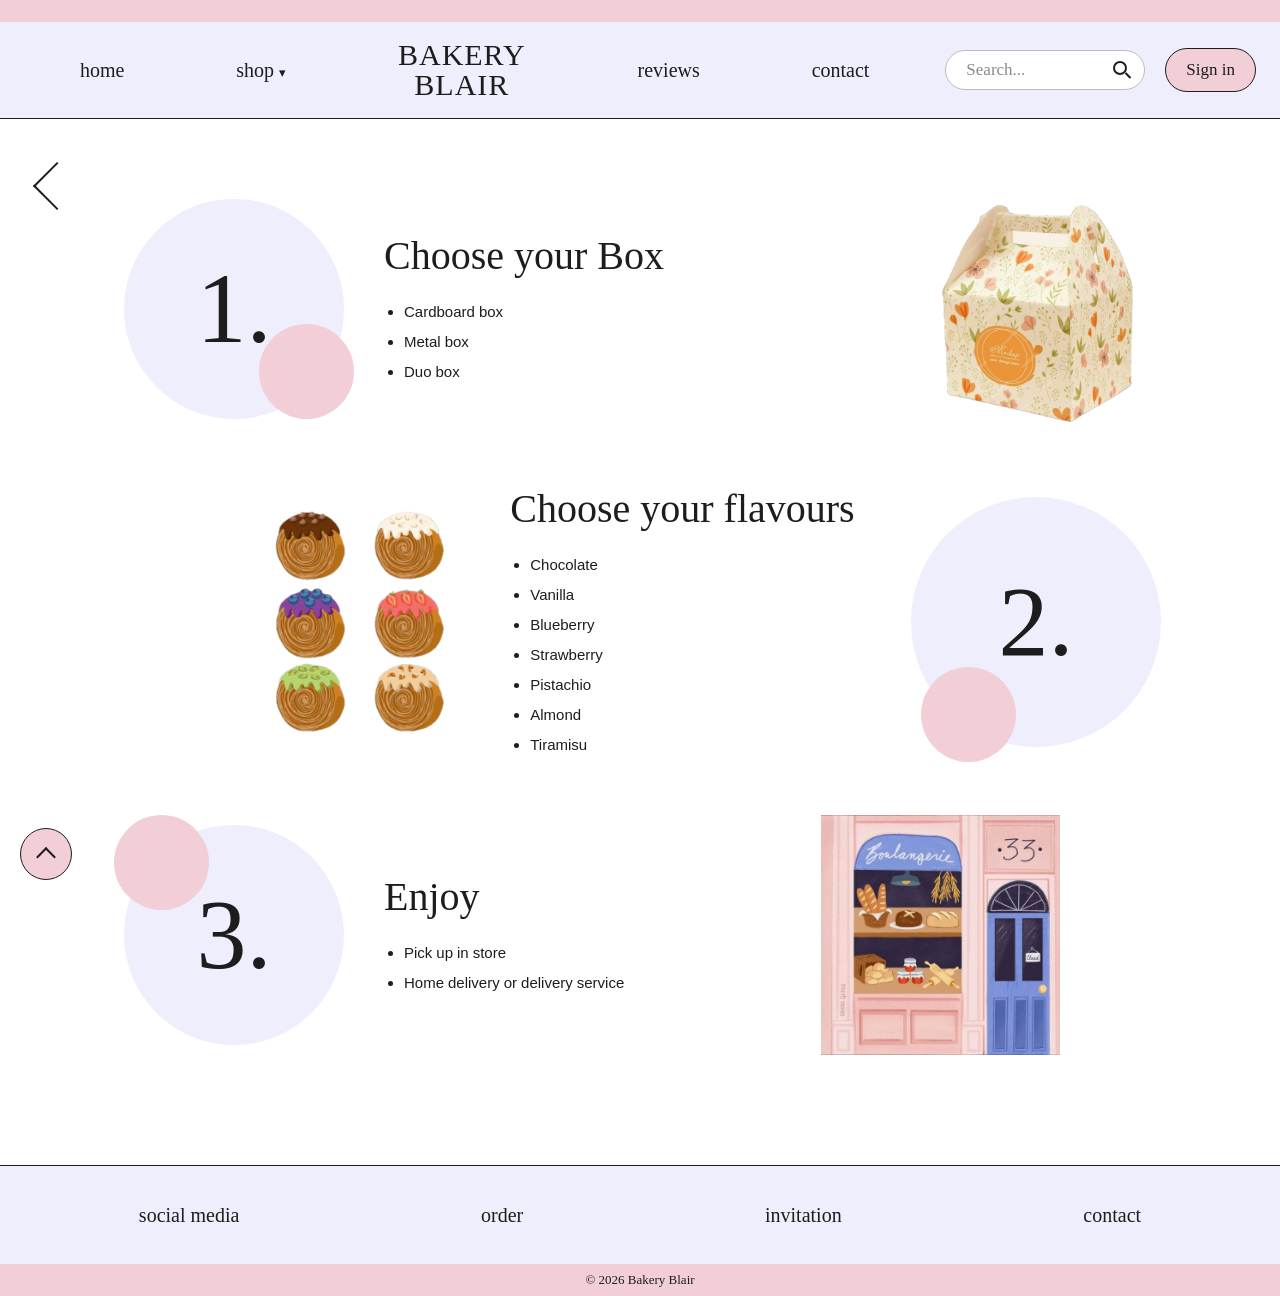
==== commit 0b5c3bb4: "Revert "Make Create your Box page interactive" This reverts commit 9289951e2e474745a113811425150e945" ====
--- a/box.html
+++ b/box.html
@@ -51,101 +51,51 @@
             <a href="index.html" class="back" aria-label="Back to home"></a>
         </div>
 
-        <!-- Конструктор боксу: кроки (Grid) -->
-        <form id="box-form" class="steps" novalidate>
+        <!-- Кроки (Grid) -->
+        <section class="steps">
             <div class="step step-1">
                 <div class="num"><span>1.</span></div>
-                <fieldset class="step-text">
-                    <legend><h2>Choose your Box</h2></legend>
-                    <div class="choices">
-                        <label class="choice">
-                            <input type="radio" name="box" value="Cardboard box" data-capacity="4" data-price="0" required>
-                            <span><b>Cardboard box</b><small>4 rolls · free</small></span>
-                        </label>
-                        <label class="choice">
-                            <input type="radio" name="box" value="Metal box" data-capacity="6" data-price="6">
-                            <span><b>Metal box</b><small>6 rolls · +6.00€</small></span>
-                        </label>
-                        <label class="choice">
-                            <input type="radio" name="box" value="Duo box" data-capacity="2" data-price="1.5">
-                            <span><b>Duo box</b><small>2 rolls · +1.50€</small></span>
-                        </label>
-                    </div>
-                </fieldset>
+                <div class="step-text">
+                    <h2>Choose your Box</h2>
+                    <ul>
+                        <li>Cardboard box</li>
+                        <li>Metal box</li>
+                        <li>Duo box</li>
+                    </ul>
+                </div>
                 <img src="e7804679-40c4-4277-b8c3-f092df86e21d.png" alt="Box">
             </div>
 
             <div class="step step-2">
                 <div class="num"><span>2.</span></div>
-                <fieldset class="step-text">
-                    <legend><h2>Choose your flavours</h2></legend>
-                    <p class="step-note">Each roll 4.50€</p>
-                    <ul class="flavour-picker">
-                        <li data-flavour="Chocolate"><span class="dot" style="--c: #6b3f2a"></span>Chocolate<span class="stepper"><button type="button" class="minus" aria-label="Remove Chocolate">&minus;</button><output>0</output><button type="button" class="plus" aria-label="Add Chocolate">+</button></span></li>
-                        <li data-flavour="Vanilla"><span class="dot" style="--c: #f4e3b5"></span>Vanilla<span class="stepper"><button type="button" class="minus" aria-label="Remove Vanilla">&minus;</button><output>0</output><button type="button" class="plus" aria-label="Add Vanilla">+</button></span></li>
-                        <li data-flavour="Blueberry"><span class="dot" style="--c: #6c63b5"></span>Blueberry<span class="stepper"><button type="button" class="minus" aria-label="Remove Blueberry">&minus;</button><output>0</output><button type="button" class="plus" aria-label="Add Blueberry">+</button></span></li>
-                        <li data-flavour="Strawberry"><span class="dot" style="--c: #f0707e"></span>Strawberry<span class="stepper"><button type="button" class="minus" aria-label="Remove Strawberry">&minus;</button><output>0</output><button type="button" class="plus" aria-label="Add Strawberry">+</button></span></li>
-                        <li data-flavour="Pistachio"><span class="dot" style="--c: #9fc46a"></span>Pistachio<span class="stepper"><button type="button" class="minus" aria-label="Remove Pistachio">&minus;</button><output>0</output><button type="button" class="plus" aria-label="Add Pistachio">+</button></span></li>
-                        <li data-flavour="Almond"><span class="dot" style="--c: #e2c49a"></span>Almond<span class="stepper"><button type="button" class="minus" aria-label="Remove Almond">&minus;</button><output>0</output><button type="button" class="plus" aria-label="Add Almond">+</button></span></li>
-                        <li data-flavour="Tiramisu"><span class="dot" style="--c: #9a6b4f"></span>Tiramisu<span class="stepper"><button type="button" class="minus" aria-label="Remove Tiramisu">&minus;</button><output>0</output><button type="button" class="plus" aria-label="Add Tiramisu">+</button></span></li>
+                <div class="step-text">
+                    <h2>Choose your flavours</h2>
+                    <ul>
+                        <li>Chocolate</li>
+                        <li>Vanilla</li>
+                        <li>Blueberry</li>
+                        <li>Strawberry</li>
+                        <li>Pistachio</li>
+                        <li>Almond</li>
+                        <li>Tiramisu</li>
                     </ul>
-                    <p class="box-status" id="box-status" aria-live="polite">Choose a box first</p>
-                </fieldset>
+                </div>
                 <img src="45bf1ae4-9ddc-4283-a827-c1b642840db7.png" alt="Flavours">
             </div>
 
             <div class="step step-3">
                 <div class="num"><span>3.</span></div>
-                <fieldset class="step-text">
-                    <legend><h2>Enjoy</h2></legend>
-                    <div class="choices">
-                        <label class="choice">
-                            <input type="radio" name="delivery" value="Pick up in store" data-price="0" required>
-                            <span><b>Pick up in store</b><small>free</small></span>
-                        </label>
-                        <label class="choice">
-                            <input type="radio" name="delivery" value="Home delivery" data-price="3" id="d-home">
-                            <span><b>Home delivery</b><small>+3.00€</small></span>
-                        </label>
-                    </div>
-                    <div class="field">
-                        <label for="box-date">Date</label>
-                        <input type="date" id="box-date" name="date" required>
-                    </div>
-                    <div class="field delivery-address">
-                        <label for="box-address">Delivery address</label>
-                        <input type="text" id="box-address" name="address" placeholder=" " minlength="5">
-                        <p class="hint">Write the street and house number</p>
-                    </div>
-                </fieldset>
+                <div class="step-text">
+                    <h2>Enjoy</h2>
+                    <ul>
+                        <li>Pick up in store</li>
+                        <li>Home delivery or delivery service</li>
+                    </ul>
+                </div>
                 <img src="a36f5605-45e7-48e3-b005-fba3c2e8766e.jpg" alt="Store">
             </div>
-
-            <!-- Підсумок замовлення -->
-            <section class="box-summary" aria-labelledby="summary-title">
-                <h2 id="summary-title">Your Box</h2>
-                <dl>
-                    <div><dt>Box</dt><dd id="sum-box">—</dd></div>
-                    <div><dt>Flavours</dt><dd id="sum-flavours">—</dd></div>
-                    <div><dt>Delivery</dt><dd id="sum-delivery">—</dd></div>
-                    <div class="sum-total"><dt>Total</dt><dd id="sum-total">0.00€</dd></div>
-                </dl>
-                <p class="summary-hint" id="summary-hint">Choose a box, fill it with rolls and pick delivery</p>
-                <button type="submit" class="pill pill-peach" id="create-btn" disabled>Create Box</button>
-            </section>
-        </form>
+        </section>
     </main>
-
-    <!-- Підтвердження замовлення -->
-    <div id="box-done" class="auth-modal" role="dialog" aria-labelledby="done-title">
-        <a href="#" class="auth-backdrop" aria-label="Close"></a>
-        <div class="auth-card">
-            <a href="#" class="auth-close" aria-label="Close">&#10005;</a>
-            <h2 id="done-title">Your box is ready!</h2>
-            <p class="auth-note" id="done-text"></p>
-            <a href="box.html" class="pill pill-peach">create another box</a>
-        </div>
-    </div>
 
     <!-- Футер (Flexbox) -->
     <footer id="contact" class="footer">
@@ -232,6 +182,5 @@
         </div>
     </div>
 
-    <script src="box.js"></script>
 </body>
 </html>
--- a/box.css
+++ b/box.css
@@ -118,7 +118,6 @@
 
 .step-text {
   grid-area: text;
-  min-width: 0;
 }
 
 .step-text h2 {
@@ -139,253 +138,3 @@
     padding: 0;
   }
 }
-
-fieldset.step-text {
-  margin: 0;
-  padding: 0;
-  border: 0;
-}
-
-fieldset.step-text legend {
-  padding: 0;
-  float: left;
-  width: 100%;
-}
-
-fieldset.step-text legend + * {
-  clear: both;
-}
-
-.step-note {
-  margin: 0 0 8px;
-  font-family: "Ponnala", Arial, sans-serif;
-  font-size: 15px;
-}
-
-.choices {
-  display: flex;
-  flex-wrap: wrap;
-  gap: 10px;
-  margin-bottom: 14px;
-}
-
-@media (max-width: 960px) {
-  .choices {
-    justify-content: center;
-  }
-}
-
-.choice {
-  position: relative;
-  cursor: pointer;
-}
-
-.choice input {
-  position: absolute;
-  opacity: 0;
-}
-
-.choice span {
-  border: 1.5px solid #1d1d1d;
-  border-radius: 999px;
-  background: #fff;
-  transition: background-color .25s, transform .25s, box-shadow .25s;
-  display: flex;
-  flex-direction: column;
-  padding: 8px 20px;
-  text-align: center;
-  line-height: 1.3;
-}
-
-.choice b {
-  font-weight: 400;
-  font-size: 18px;
-}
-
-.choice small {
-  font-family: "Ponnala", Arial, sans-serif;
-  font-size: 13px;
-}
-
-.choice:hover span {
-  transform: translateY(-2px);
-}
-
-.choice input:checked + span {
-  background: #f2cfd6;
-  box-shadow: 0 0 0 3px #eeeefd, 0 0 0 4.5px #1d1d1d;
-}
-
-.choice input:focus-visible + span {
-  outline: 2px solid #b0697a;
-  outline-offset: 4px;
-}
-
-.flavour-picker {
-  list-style: none !important;
-  padding: 0 !important;
-  max-width: 360px;
-}
-
-@media (max-width: 960px) {
-  .flavour-picker {
-    margin: 0 auto !important;
-  }
-}
-
-.flavour-picker li {
-  display: flex;
-  align-items: center;
-  gap: 10px;
-  padding: 3px 8px;
-  border-radius: 12px;
-  text-align: left;
-  transition: background-color .25s;
-}
-
-.flavour-picker li.picked {
-  background: #eeeefd;
-}
-
-.dot {
-  width: 14px;
-  height: 14px;
-  border-radius: 50%;
-  background: var(--c);
-  flex-shrink: 0;
-  border: 1px solid rgba(0, 0, 0, 0.2);
-}
-
-.stepper {
-  display: flex;
-  align-items: center;
-  gap: 6px;
-  margin-left: auto;
-}
-
-.stepper button {
-  border: 1.5px solid #1d1d1d;
-  border-radius: 999px;
-  background: #fff;
-  transition: background-color .25s, transform .25s, box-shadow .25s;
-  width: 28px;
-  height: 28px;
-  border-radius: 50%;
-  background: #fff;
-  border: 1.5px solid #1d1d1d;
-  display: grid;
-  place-items: center;
-  padding: 0;
-  font: 18px/1 serif;
-  cursor: pointer;
-}
-
-.stepper button:hover:not(:disabled) {
-  background: #f2cfd6;
-}
-
-.stepper button:disabled {
-  opacity: .3;
-  cursor: default;
-}
-
-.stepper output {
-  min-width: 18px;
-  text-align: center;
-  font-size: 17px;
-}
-
-.box-status {
-  margin: 10px 0 0;
-  font-size: 16px;
-  color: #b0697a;
-}
-
-.box-status.full {
-  color: #5a9e6a;
-}
-
-.step-3 .field {
-  max-width: 320px;
-}
-
-@media (max-width: 960px) {
-  .step-3 .field {
-    margin: 0 auto 18px;
-    text-align: left;
-  }
-}
-
-.delivery-address {
-  display: none;
-}
-
-.with-address .delivery-address {
-  display: block;
-  animation: fade-up .3s ease both;
-}
-
-.box-summary {
-  max-width: 640px;
-  margin: 10px auto 0;
-  padding: 32px 36px 36px;
-  border: 1px solid #1d1d1d;
-  border-radius: 28px;
-  background: #f7e3d6;
-}
-
-.box-summary h2 {
-  font-size: 40px;
-}
-
-.box-summary dl {
-  margin: 0 0 14px;
-  text-align: left;
-}
-
-.box-summary dl div {
-  display: flex;
-  justify-content: space-between;
-  gap: 20px;
-  padding: 8px 0;
-  border-bottom: 1px dashed #1d1d1d;
-}
-
-.box-summary dd {
-  margin: 0;
-  font-family: "Ponnala", Arial, sans-serif;
-  text-align: right;
-}
-
-.box-summary .sum-total {
-  border-bottom: 0;
-  font-size: 24px;
-}
-
-.box-summary .sum-total dd {
-  font-family: inherit;
-}
-
-.box-summary .pill:disabled {
-  opacity: .45;
-  cursor: not-allowed;
-  transform: none;
-}
-
-@media (max-width: 640px) {
-  .box-summary {
-    padding: 24px 18px 28px;
-  }
-  .box-summary dl div {
-    flex-direction: column;
-    gap: 2px;
-  }
-  .box-summary dd {
-    text-align: left;
-  }
-}
-
-.summary-hint {
-  font-family: "Ponnala", Arial, sans-serif;
-  font-size: 15px;
-}
